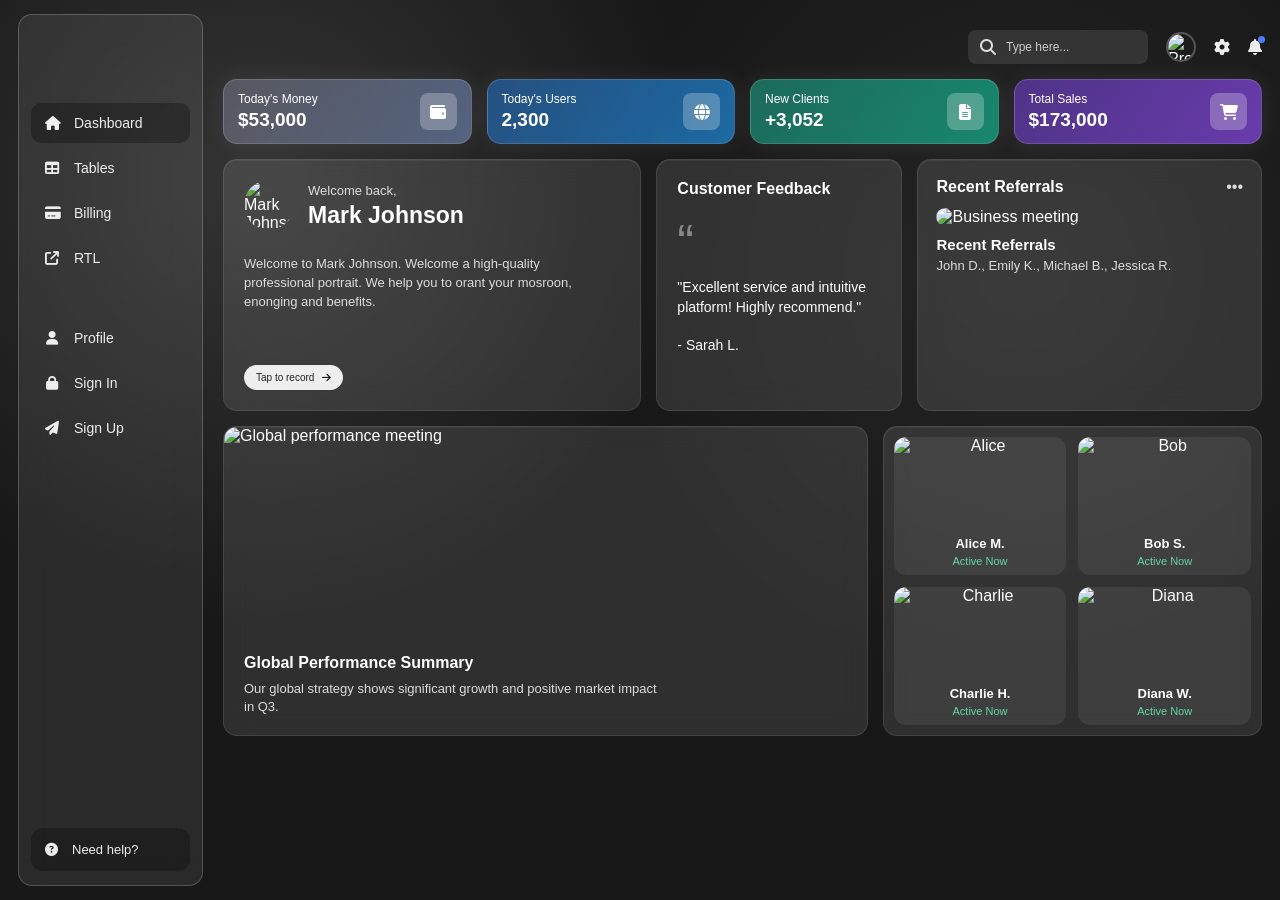
==== index.html @ 3cabe377 "feat: add responsive dashboard layout" ====
<!DOCTYPE html>
<html lang="en">
<head>
    <meta charset="UTF-8">
    <meta name="viewport" content="width=device-width, initial-scale=1.0">

    <title>Dashboard</title>

    <!-- Font Awesome -->
    <link
        rel="stylesheet"
        href="https://cdnjs.cloudflare.com/ajax/libs/font-awesome/6.7.2/css/all.min.css"
    >
    <link rel="stylesheet" href="assets/style/style.css">
</head>

<body>

<div class="dashboard">

    <!-- =========================
         SIDEBAR
    ========================== -->

    <aside class="sidebar">

        <nav class="menu">

            <a href="#" class="active">
                <i class="fa-solid fa-house"></i>
                <span>Dashboard</span>
            </a>

            <a href="#">
                <i class="fa-solid fa-table"></i>
                <span>Tables</span>
            </a>

            <a href="#">
                <i class="fa-solid fa-credit-card"></i>
                <span>Billing</span>
            </a>

            <a href="#">
                <i class="fa-solid fa-arrow-up-right-from-square"></i>
                <span>RTL</span>
            </a>

            <div class="space"></div>

            <a href="#">
                <i class="fa-solid fa-user"></i>
                <span>Profile</span>
            </a>

            <a href="#">
                <i class="fa-solid fa-lock"></i>
                <span>Sign In</span>
            </a>

            <a href="#">
                <i class="fa-solid fa-paper-plane"></i>
                <span>Sign Up</span>
            </a>

        </nav>

        <div class="help">
            <i class="fa-solid fa-circle-question"></i>
            <span>Need help?</span>
        </div>

    </aside>


    <!-- =========================
         MAIN CONTENT
    ========================== -->

    <main class="content">

        <!-- TOP BAR -->

        <header class="topbar">

            <div class="search">
                <i class="fa-solid fa-magnifying-glass"></i>

                <input
                    type="text"
                    placeholder="Type here..."
                >
            </div>

            <img
                class="profile-img"
                src="https://i.pravatar.cc/100?img=12"
                alt="Profile"
            >

            <i class="fa-solid fa-gear top-icon"></i>

            <i class="fa-solid fa-bell top-icon notification"></i>

        </header>


        <!-- =========================
             STAT CARDS
        ========================== -->

        <section class="stats">

            <div class="stat-card money">

                <div class="stat-info">
                    <span>Today's Money</span>
                    <strong>$53,000</strong>
                </div>

                <div class="stat-icon">
                    <i class="fa-solid fa-wallet"></i>
                </div>

            </div>


            <div class="stat-card users">

                <div class="stat-info">
                    <span>Today's Users</span>
                    <strong>2,300</strong>
                </div>

                <div class="stat-icon">
                    <i class="fa-solid fa-globe"></i>
                </div>

            </div>


            <div class="stat-card clients">

                <div class="stat-info">
                    <span>New Clients</span>
                    <strong>+3,052</strong>
                </div>

                <div class="stat-icon">
                    <i class="fa-solid fa-file-lines"></i>
                </div>

            </div>


            <div class="stat-card sales">

                <div class="stat-info">
                    <span>Total Sales</span>
                    <strong>$173,000</strong>
                </div>

                <div class="stat-icon">
                    <i class="fa-solid fa-cart-shopping"></i>
                </div>

            </div>

        </section>


        <!-- =========================
             TOP CARDS
        ========================== -->

        <section class="top-cards">

            <!-- WELCOME -->

            <article class="card welcome">

                <div class="welcome-header">

                    <img
                        src="https://i.pravatar.cc/100?img=12"
                        alt="Mark Johnson"
                    >

                    <div>
                        <span>Welcome back,</span>
                        <h1>Mark Johnson</h1>
                    </div>

                </div>

                <p class="welcome-text">
                    Welcome to Mark Johnson. Welcome a high-quality
                    professional portrait. We help you to orant your
                    mosroon, enonging and benefits.
                </p>

                <a href="#" class="record-btn">
                    Tap to record
                    <i class="fa-solid fa-arrow-right"></i>
                </a>

            </article>


            <!-- FEEDBACK -->

            <article class="card feedback">

                <h2 class="card-title">
                    Customer Feedback
                </h2>

                <div class="quote">
                    “
                </div>

                <p class="feedback-text">
                    "Excellent service and intuitive
                    platform! Highly recommend."
                </p>

                <p class="customer-name">
                    - Sarah L.
                </p>

            </article>


            <!-- REFERRALS -->

            <article class="card referrals">

                <div class="referral-heading">

                    <h2 class="card-title">
                        Recent Referrals
                    </h2>

                    <span class="dots">•••</span>

                </div>

                <img
                    class="referral-img"
                    src="https://images.unsplash.com/photo-1521737711867-e3b97375f902?auto=format&fit=crop&w=900&q=80"
                    alt="Business meeting"
                >

                <h3>Recent Referrals</h3>

                <p>
                    John D., Emily K., Michael B., Jessica R.
                </p>

            </article>

        </section>


        <!-- =========================
             BOTTOM
        ========================== -->

        <section class="bottom">

            <!-- PERFORMANCE -->

            <article class="card performance">

                <img
                    src="https://images.unsplash.com/photo-1556761175-b413da4baf72?auto=format&fit=crop&w=1200&q=80"
                    alt="Global performance meeting"
                >

                <div class="performance-info">

                    <h2>
                        Global Performance Summary
                    </h2>

                    <p>
                        Our global strategy shows significant growth
                        and positive market impact in Q3.
                    </p>

                </div>

            </article>


            <!-- CUSTOMERS -->

            <article class="card customers">

                <div class="customer">

                    <img
                        src="https://i.pravatar.cc/300?img=47"
                        alt="Alice"
                    >

                    <h3>Alice M.</h3>

                    <p class="status">
                        Active Now
                    </p>

                </div>


                <div class="customer">

                    <img
                        src="https://i.pravatar.cc/300?img=11"
                        alt="Bob"
                    >

                    <h3>Bob S.</h3>

                    <p class="status">
                        Active Now
                    </p>

                </div>


                <div class="customer">

                    <img
                        src="https://i.pravatar.cc/300?img=5"
                        alt="Charlie"
                    >

                    <h3>Charlie H.</h3>

                    <p class="status">
                        Active Now
                    </p>

                </div>


                <div class="customer">

                    <img
                        src="https://i.pravatar.cc/300?img=44"
                        alt="Diana"
                    >

                    <h3>Diana W.</h3>

                    <p class="status">
                        Active Now
                    </p>

                </div>

            </article>

        </section>

    </main>

</div>

</body>
</html>
---- assets/style/style.css ----
/* =========================
    RESET
========================= */

* {
    margin: 0;
    padding: 0;
    box-sizing: border-box;
}

body {
    font-family: Arial, sans-serif;
    background:
        radial-gradient(circle at 20% 20%, #343434, transparent 35%),
        radial-gradient(circle at 80% 30%, #252525, transparent 35%),
        #181818;
    color: #ffffff;
    min-height: 100vh;
}

/* =========================
    MAIN LAYOUT
========================= */

.dashboard {
    display: grid;
    grid-template-columns: 185px 1fr;
    gap: 20px;
    min-height: 100vh;
    padding: 14px 18px;
}

/* =========================
    SIDEBAR
========================= */

.sidebar {
    height: calc(100vh - 28px);
    padding: 88px 12px 14px;

    background: rgba(255, 255, 255, 0.08);
    border: 1px solid rgba(255, 255, 255, 0.20);
    border-radius: 14px;

    display: flex;
    flex-direction: column;

    backdrop-filter: blur(15px);
    -webkit-backdrop-filter: blur(15px);
}

.menu {
    display: flex;
    flex-direction: column;
    gap: 5px;
}

.menu a {
    display: flex;
    align-items: center;
    gap: 15px;

    padding: 12px 14px;

    color: #eeeeee;
    text-decoration: none;
    font-size: 14px;

    border-radius: 10px;

    transition: 0.3s;
}

.menu a i {
    width: 14px;
    text-align: center;
}

.menu a:hover,
.menu a.active {
    background: rgba(0, 0, 0, 0.28);
}

.menu .space {
    height: 30px;
}

.help {
    margin-top: auto;

    display: flex;
    align-items: center;
    gap: 14px;

    padding: 14px;

    border-radius: 12px;
    background: rgba(0, 0, 0, 0.25);

    color: #eeeeee;
    font-size: 13px;
}

/* =========================
    CONTENT
========================= */

.content {
    min-width: 0;
}

/* =========================
    TOP BAR
========================= */

.topbar {
    height: 65px;

    display: flex;
    align-items: center;
    justify-content: flex-end;

    gap: 18px;
}

.search {
    width: 180px;
    height: 34px;

    display: flex;
    align-items: center;
    gap: 10px;

    padding: 0 12px;

    background: rgba(255, 255, 255, 0.10);
    border-radius: 8px;

    color: #ddd;
}

.search input {
    width: 100%;
    border: none;
    outline: none;
    background: transparent;

    color: white;
    font-size: 12px;
}

.search input::placeholder {
    color: #cccccc;
}

.profile-img {
    width: 30px;
    height: 30px;

    border-radius: 50%;
    object-fit: cover;

    border: 2px solid rgba(255,255,255,.25);
}

.top-icon {
    color: #eeeeee;
    font-size: 16px;
    position: relative;
}

.notification::after {
    content: "";
    width: 7px;
    height: 7px;

    position: absolute;
    right: -3px;
    top: -3px;

    background: #4d7cff;
    border-radius: 50%;
}

/* =========================
    STATISTICS
========================= */

.stats {
    display: grid;
    grid-template-columns: repeat(4, 1fr);
    gap: 15px;
    margin-bottom: 15px;
}

.stat-card {
    height: 65px;

    padding: 10px 14px;

    border-radius: 14px;

    display: flex;
    align-items: center;
    justify-content: space-between;

    border: 1px solid rgba(255,255,255,.15);

    box-shadow:
        0 0 25px rgba(255,255,255,.08);

    overflow: hidden;
}

.stat-card.money {
    background:
        linear-gradient(
            120deg,
            rgba(150,150,170,.40),
            rgba(100,120,160,.75)
        );
}

.stat-card.users {
    background:
        linear-gradient(
            120deg,
            rgba(40,100,170,.70),
            rgba(30,140,220,.70)
        );
}

.stat-card.clients {
    background:
        linear-gradient(
            120deg,
            rgba(30,140,120,.70),
            rgba(20,190,150,.65)
        );
}

.stat-card.sales {
    background:
        linear-gradient(
            120deg,
            rgba(100,60,180,.70),
            rgba(130,70,220,.75)
        );
}

.stat-info span {
    display: block;
    font-size: 12px;
    margin-bottom: 3px;
}

.stat-info strong {
    font-size: 19px;
}

.stat-icon {
    width: 37px;
    height: 37px;

    display: flex;
    align-items: center;
    justify-content: center;

    border-radius: 8px;

    background: rgba(255,255,255,.25);
    font-size: 16px;
}

/* =========================
    TOP CARDS
========================= */

.top-cards {
    display: grid;
    grid-template-columns: 1.7fr 1fr 1.4fr;
    gap: 15px;

    margin-bottom: 15px;
}

.card {
    background: rgba(255,255,255,.10);

    border: 1px solid rgba(255,255,255,.10);

    border-radius: 14px;

    box-shadow:
        inset 0 1px 0 rgba(255,255,255,.05);

    backdrop-filter: blur(12px);
    -webkit-backdrop-filter: blur(12px);
}

/* =========================
    WELCOME CARD
========================= */

.welcome {
    min-height: 245px;
    padding: 20px;
}

.welcome-header {
    display: flex;
    align-items: center;
    gap: 14px;
}

.welcome-header img {
    width: 50px;
    height: 50px;

    border-radius: 50%;
    object-fit: cover;
}

.welcome-header span {
    font-size: 13px;
    color: #dddddd;
}

.welcome-header h1 {
    font-size: 23px;
    margin-top: 3px;
}

.welcome-text {
    max-width: 360px;

    margin-top: 25px;

    color: #dddddd;
    font-size: 13px;
    line-height: 1.45;
}

.record-btn {
    display: inline-flex;
    align-items: center;
    gap: 8px;

    margin-top: 53px;

    padding: 7px 12px;

    border: none;
    border-radius: 20px;

    background: #eeeeee;
    color: #222;

    font-size: 10px;
    text-decoration: none;
}

/* =========================
    FEEDBACK
========================= */

.feedback {
    padding: 20px;
    min-height: 245px;
}

.card-title {
    font-size: 16px;
    font-weight: bold;
}

.quote {
    margin-top: 30px;

    font-size: 50px;
    color: #888;
    line-height: 30px;
}

.feedback-text {
    margin-top: 20px;

    font-size: 14px;
    line-height: 1.4;
}

.customer-name {
    margin-top: 20px;
    font-size: 14px;
}

/* =========================
    REFERRALS
========================= */

.referrals {
    padding: 18px;
    min-height: 245px;
}

.referral-heading {
    display: flex;
    justify-content: space-between;
    align-items: center;

    margin-bottom: 12px;
}

.dots {
    font-size: 16px;
    color: #ddd;
}

.referral-img {
    width: 100%;
    height: 124px;

    object-fit: cover;
    border-radius: 10px;
}

.referrals h3 {
    margin-top: 10px;
    font-size: 15px;
}

.referrals p {
    margin-top: 5px;

    color: #ddd;
    font-size: 13px;
}

/* =========================
    BOTTOM AREA
========================= */

.bottom {
    display: grid;
    grid-template-columns: 1.7fr 1fr;
    gap: 15px;
}

/* =========================
    PERFORMANCE
========================= */

.performance {
    overflow: hidden;
}

.performance img {
    width: 100%;
    height: 210px;

    object-fit: cover;
    display: block;
}

.performance-info {
    padding: 17px 20px;
}

.performance-info h2 {
    font-size: 16px;
}

.performance-info p {
    margin-top: 8px;

    max-width: 420px;

    color: #ddd;
    font-size: 13px;
    line-height: 1.4;
}

/* =========================
    CUSTOMER GRID
========================= */

.customers {
    padding: 10px;

    display: grid;
    grid-template-columns: repeat(2, 1fr);
    gap: 12px;
}

.customer {
    min-height: 138px;

    overflow: hidden;

    text-align: center;

    background: rgba(255,255,255,.07);

    border-radius: 12px;
}

.customer img {
    width: 100%;
    height: 94px;

    display: block;

    object-fit: cover;
}

.customer h3 {
    margin-top: 5px;
    font-size: 13px;
}

.status {
    margin-top: 4px;

    color: #62d9a5;
    font-size: 11px;
}

/* =========================
    RESPONSIVE
========================= */

/* =========================
   TABLET
========================= */

@media (max-width: 1100px) {

    .dashboard {
        grid-template-columns: 160px 1fr;
    }

    .stats {
        grid-template-columns: repeat(2, 1fr);
    }

    .top-cards {
        grid-template-columns: 1fr 1fr;
    }

    .welcome {
        grid-column: span 2;
    }

    .bottom {
        grid-template-columns: 1fr;
    }
}


/* =========================
   MOBILE
========================= */

@media (max-width: 750px) {

    .dashboard {
        display: block;
        padding: 10px 13px;
    }

    /* =========================
       MOBILE NAVIGATION
    ========================= */

    .sidebar {
        width: 100%;
        height: 59px;

        padding: 5px 10px;
        margin-bottom: 15px;

        display: flex;
        align-items: center;

        border-radius: 17px;
    }

    .menu {
        width: 100%;

        display: flex;
        flex-direction: row;
        align-items: center;
        justify-content: space-between;

        gap: 4px;
    }

    .menu a {
        flex: 1;
        min-width: 0;

        height: 46px;

        display: flex;
        justify-content: center;
        align-items: center;

        padding: 0;

        gap: 0;

        font-size: 0;
        color: #9ca9bc;

        border-radius: 10px;
    }

    .menu a i {
        width: auto;
        font-size: 18px;
    }

    .menu a:hover,
    .menu a.active {
        background: rgba(255,255,255,.12);
        color: #ffffff;
    }

    .menu .space {
        display: none;
    }

    .help {
        display: none;
    }


    /* =========================
       TOP BAR
    ========================= */

    .topbar {
        height: 42px;

        display: flex;
        align-items: center;
        justify-content: space-between;

        gap: 10px;

        margin-bottom: 15px;
    }

    .search {
        width: 100%;
        max-width: 215px;
        height: 36px;

        border-radius: 20px;
    }

    .search input {
        font-size: 13px;
    }

    .profile-img {
        width: 34px;
        height: 34px;
    }

    .top-icon {
        font-size: 18px;
    }


    /* =========================
       STATISTICS
    ========================= */

    .stats {
        display: grid;

        grid-template-columns: 1fr;

        gap: 12px;

        margin-bottom: 15px;
    }

    .stat-card {
        height: 88px;

        padding: 14px 20px;

        border-radius: 17px;
    }

    .stat-info span {
        font-size: 15px;
        margin-bottom: 3px;
        color: #d0d5df;
    }

    .stat-info strong {
        font-size: 27px;
    }

    .stat-icon {
        width: 48px;
        height: 48px;

        border-radius: 12px;

        font-size: 20px;
    }


    /* =========================
       TOP CARDS
    ========================= */

    .top-cards {
        display: grid;

        grid-template-columns: 1fr;

        gap: 13px;

        margin-bottom: 15px;
    }

    .welcome {
        grid-column: auto;

        min-height: 220px;

        padding: 20px;

        border-radius: 18px;
    }

    .welcome-header {
        gap: 12px;
    }

    .welcome-header img {
        width: 52px;
        height: 52px;
    }

    .welcome-header span {
        font-size: 15px;
        color: #9ca9bc;
    }

    .welcome-header h1 {
        font-size: 22px;
    }

    .welcome-text {
        max-width: none;

        margin-top: 17px;

        color: #9ca9bc;

        font-size: 15px;
        line-height: 1.5;
    }

    .record-btn {
        margin-top: 13px;

        padding: 11px 20px;

        font-size: 13px;

        background: #ffffff;

        border-radius: 25px;
    }


    /* =========================
       FEEDBACK
    ========================= */

    .feedback {
        min-height: 192px;

        padding: 20px;

        border-radius: 18px;
    }

    .card-title {
        font-size: 19px;
    }

    .quote {
        margin-top: 15px;

        font-size: 42px;
        line-height: 30px;

        color: #777;
    }

    .feedback-text {
        margin-top: 13px;

        font-size: 16px;
        line-height: 1.45;

        color: #d2d6df;
    }

    .customer-name {
        margin-top: 15px;

        font-size: 15px;

        color: #9ca9bc;
    }


    /* =========================
       REFERRALS
    ========================= */

    .referrals {
        min-height: 278px;

        padding: 20px;

        border-radius: 18px;
    }

    .referral-heading {
        margin-bottom: 15px;
    }

    .referrals .card-title {
        font-size: 19px;
    }

    .dots {
        font-size: 18px;
    }

    .referral-img {
        width: 100%;
        height: 138px;

        object-fit: cover;

        border-radius: 12px;
    }

    .referrals h3 {
        margin-top: 12px;

        font-size: 16px;
    }

    .referrals p {
        margin-top: 4px;

        font-size: 14px;

        color: #9ca9bc;
    }


    /* =========================
       BOTTOM AREA
    ========================= */

    .bottom {
        display: grid;

        grid-template-columns: 1fr;

        gap: 13px;
    }


    /* =========================
       PERFORMANCE
    ========================= */

    .performance {
        border-radius: 18px;
        overflow: hidden;
    }

    .performance img {
        width: 100%;
        height: 185px;

        object-fit: cover;
    }

    .performance-info {
        padding: 17px 20px 20px;
    }

    .performance-info h2 {
        font-size: 19px;
    }

    .performance-info p {
        max-width: none;

        margin-top: 7px;

        color: #9ca9bc;

        font-size: 15px;
        line-height: 1.45;
    }


    /* =========================
       CUSTOMERS
    ========================= */

    .customers {
        padding: 15px;

        display: grid;

        grid-template-columns: repeat(2, 1fr);

        gap: 10px;

        border-radius: 18px;
    }

    .customer {
        min-height: 158px;

        border: 1px solid rgba(255,255,255,.08);

        border-radius: 13px;

        background: rgba(255,255,255,.025);
    }

    .customer img {
        width: 100%;
        height: 106px;

        padding: 7px 7px 0;

        object-fit: cover;

        border-radius: 10px;
    }

    .customer h3 {
        margin-top: 7px;

        font-size: 15px;
    }

    .status {
        margin-top: 4px;

        color: #00e5a0;

        font-size: 13px;
    }
}


/* =========================
   SMALL PHONE
========================= */

@media (max-width: 500px) {

    .dashboard {
        padding: 10px 13px;
    }

    .sidebar {
        height: 60px;
    }

    .menu a i {
        font-size: 17px;
    }

    .topbar {
        gap: 7px;
    }

    .search {
        max-width: 215px;
    }

    .stat-card {
        height: 88px;
    }

    .performance img {
        height: 185px;
    }

    .customer img {
        height: 106px;
    }
}
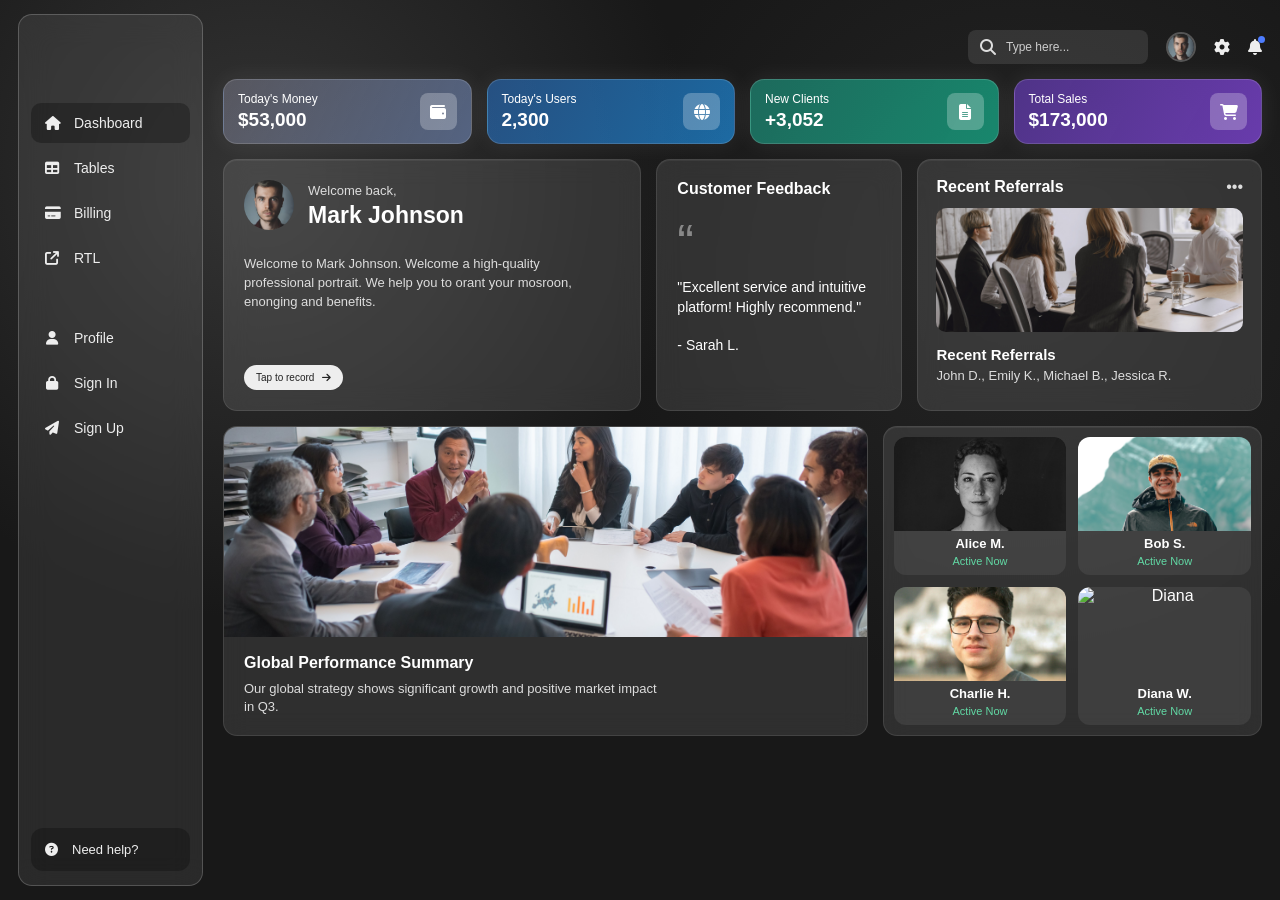
==== commit 60bf928b: "complete HTML CSS mini-project" ====
--- a/index.html
+++ b/index.html
@@ -53,12 +53,12 @@
                 <span>Profile</span>
             </a>
 
-            <a href="#">
+            <a href="signin.html">
                 <i class="fa-solid fa-lock"></i>
                 <span>Sign In</span>
             </a>
 
-            <a href="#">
+            <a href="signup.html">
                 <i class="fa-solid fa-paper-plane"></i>
                 <span>Sign Up</span>
             </a>
@@ -94,7 +94,7 @@
 
             <img
                 class="profile-img"
-                src="https://i.pravatar.cc/100?img=12"
+                src="assets/images/mark_Johnson.jpg"
                 alt="Profile"
             >
 
@@ -182,7 +182,7 @@
                 <div class="welcome-header">
 
                     <img
-                        src="https://i.pravatar.cc/100?img=12"
+                        src="assets/images/mark_Johnson.jpg"
                         alt="Mark Johnson"
                     >
 
@@ -247,7 +247,7 @@
 
                 <img
                     class="referral-img"
-                    src="https://images.unsplash.com/photo-1521737711867-e3b97375f902?auto=format&fit=crop&w=900&q=80"
+                    src="assets/images/recent_referrals.jpg"
                     alt="Business meeting"
                 >
 
@@ -273,7 +273,7 @@
             <article class="card performance">
 
                 <img
-                    src="https://images.unsplash.com/photo-1556761175-b413da4baf72?auto=format&fit=crop&w=1200&q=80"
+                    src="assets/images/global_performance_summary.jpg"
                     alt="Global performance meeting"
                 >
 
@@ -300,7 +300,7 @@
                 <div class="customer">
 
                     <img
-                        src="https://i.pravatar.cc/300?img=47"
+                        src="assets/images/Alica_M.jpg"
                         alt="Alice"
                     >
 
@@ -316,7 +316,7 @@
                 <div class="customer">
 
                     <img
-                        src="https://i.pravatar.cc/300?img=11"
+                        src="assets/images/Bob_S.jpg"
                         alt="Bob"
                     >
 
@@ -332,7 +332,7 @@
                 <div class="customer">
 
                     <img
-                        src="https://i.pravatar.cc/300?img=5"
+                        src="assets/images/Charli_H.jpg"
                         alt="Charlie"
                     >
 
@@ -348,7 +348,7 @@
                 <div class="customer">
 
                     <img
-                        src="https://i.pravatar.cc/300?img=44"
+                        src="assets/images/Diana W.jpg"
                         alt="Diana"
                     >
 
